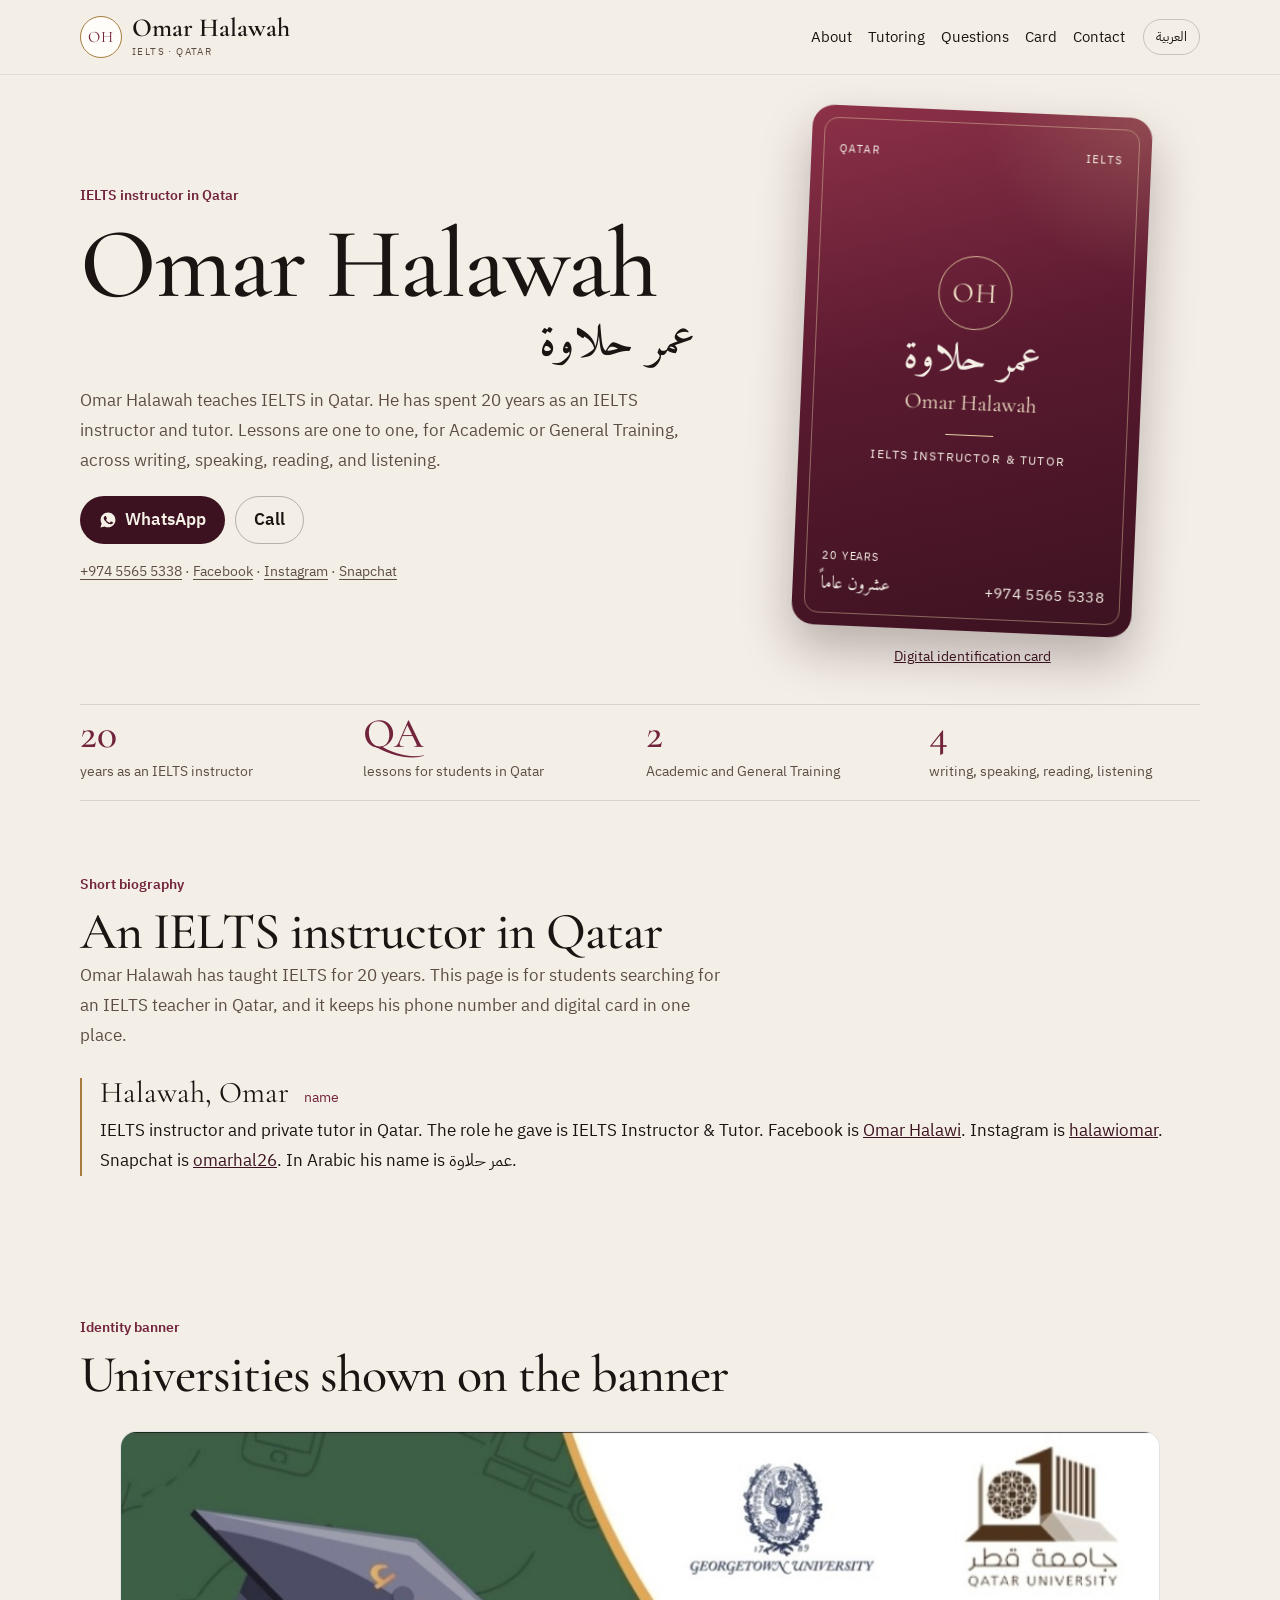
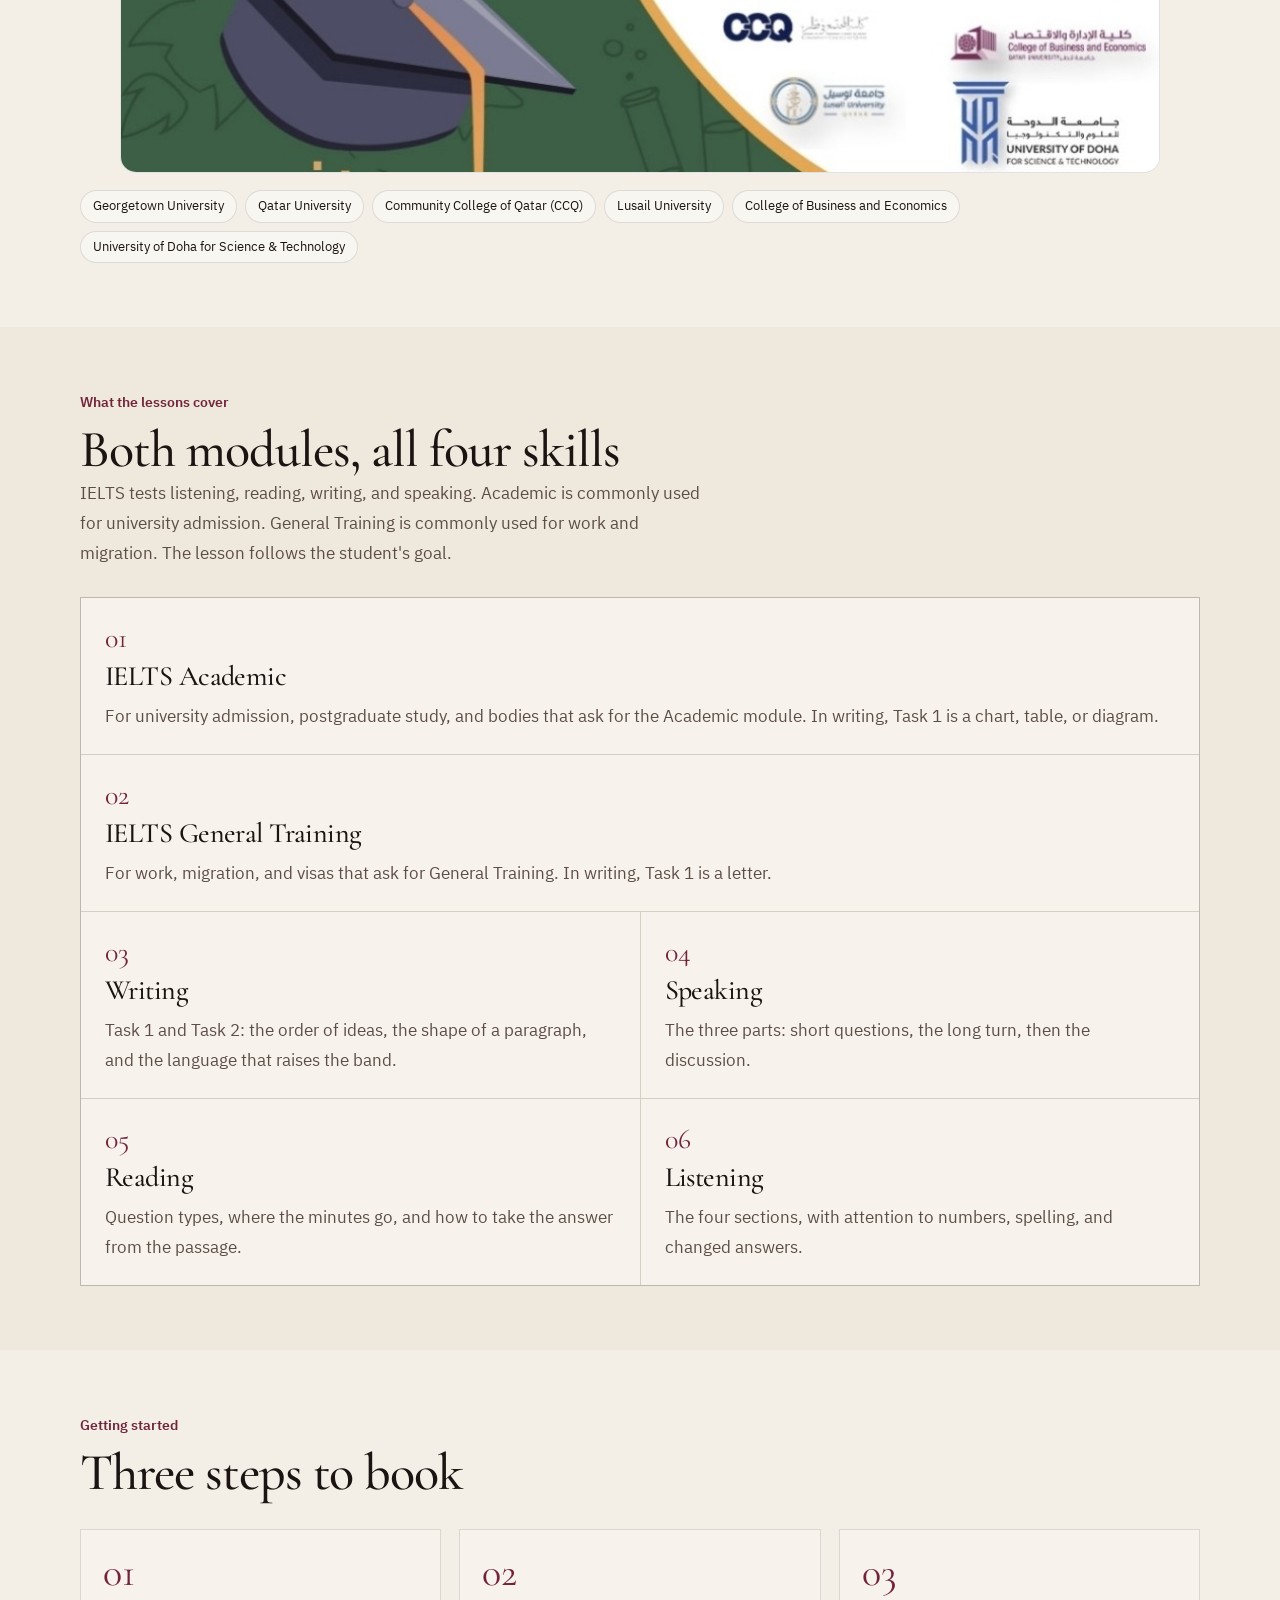
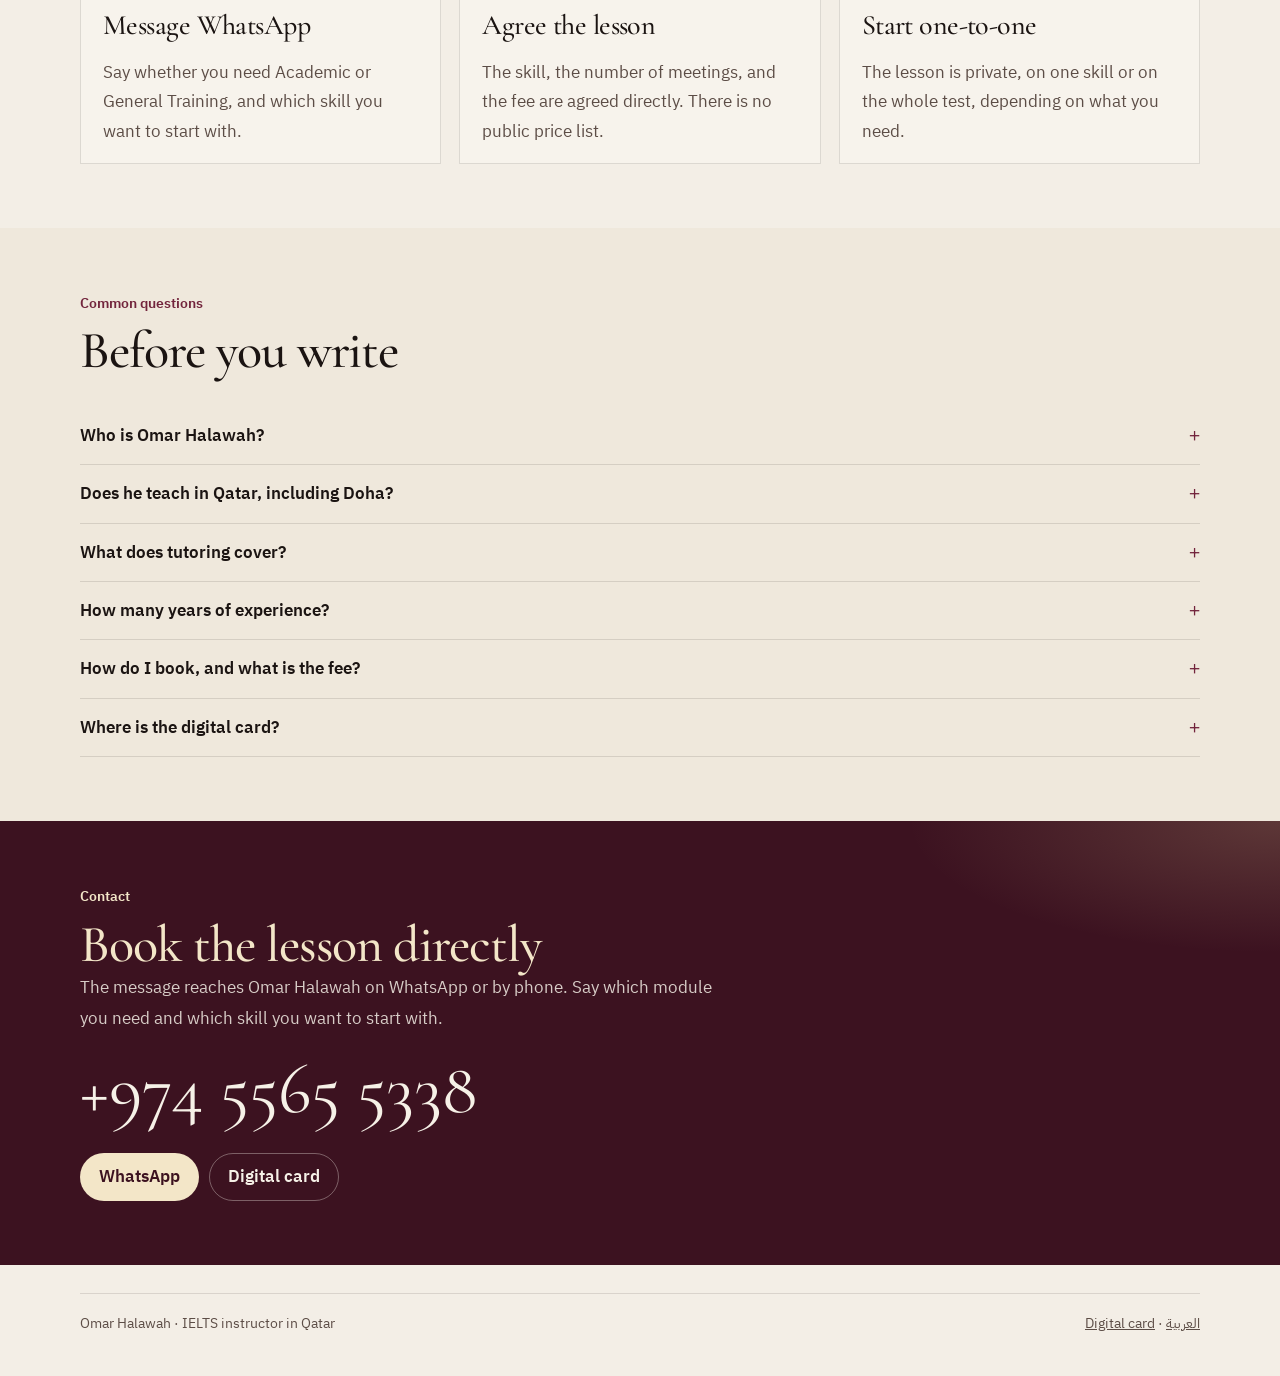
==== en/index.html @ 43c079d0 "Publish Omar Halawah's site so it can be previewed. Co-authored-by: Cursor <cursoragent@cursor.com>" ====
<!DOCTYPE html>
<html lang="en" dir="ltr">
<head>
  <meta charset="utf-8">
  <meta name="viewport" content="width=device-width, initial-scale=1">
  <title>Omar Halawah | IELTS Instructor in Qatar</title>
  <meta name="description" content="Omar Halawah is an IELTS instructor and private tutor in Qatar with 20 years of experience. Academic and General Training, across writing, speaking, reading, and listening. WhatsApp +974 5565 5338.">
  <meta name="author" content="Omar Halawah">
  <meta name="robots" content="index,follow,max-image-preview:large">
  <meta name="geo.region" content="QA">
  <meta name="geo.placename" content="Qatar">
  <meta name="theme-color" content="#3c1220">
  <link rel="alternate" hreflang="ar" href="../index.html">
  <link rel="alternate" hreflang="en" href="index.html">
  <link rel="alternate" hreflang="x-default" href="../index.html">
  <meta property="og:type" content="profile">
  <meta property="og:locale" content="en_US">
  <meta property="og:locale:alternate" content="ar_QA">
  <meta property="og:title" content="Omar Halawah | IELTS Instructor in Qatar">
  <meta property="og:description" content="IELTS instructor and tutor in Qatar. 20 years. Academic and General Training. +974 5565 5338">
  <meta property="og:image" content="../assets/og.jpg">
  <meta property="og:image:width" content="1200">
  <meta property="og:image:height" content="630">
  <meta property="og:image:alt" content="Omar Halawah, IELTS instructor in Qatar">
  <meta property="profile:first_name" content="Omar">
  <meta property="profile:last_name" content="Halawah">
  <meta name="twitter:card" content="summary_large_image">
  <meta name="twitter:title" content="Omar Halawah | IELTS Instructor in Qatar">
  <meta name="twitter:description" content="20 years as an IELTS instructor in Qatar. +974 5565 5338">
  <meta name="twitter:image" content="../assets/og.jpg">
  <link rel="me" href="https://www.facebook.com/share/18NbtVVYpf/">
  <link rel="me" href="https://www.instagram.com/halawiomar/">
  <link rel="me" href="https://www.snapchat.com/add/omarhal26">
  <link rel="icon" href="../favicon.svg" type="image/svg+xml">
  <link rel="apple-touch-icon" href="../assets/apple-touch.png">
  <link rel="manifest" href="../site.webmanifest">
  <link rel="preconnect" href="https://fonts.googleapis.com">
  <link rel="preconnect" href="https://fonts.gstatic.com" crossorigin>
  <link href="https://fonts.googleapis.com/css2?family=Amiri:wght@400;700&family=Cormorant+Garamond:ital,wght@0,500;0,600;1,500&family=IBM+Plex+Sans+Arabic:wght@400;500;600&display=swap" rel="stylesheet">
  <link rel="stylesheet" href="../css/styles.css">
  <script type="application/ld+json">
  {
    "@context": "https://schema.org",
    "@graph": [
      {
        "@type": "Person",
        "@id": "#omar-halawah",
        "name": "Omar Halawah",
        "alternateName": ["عمر حلاوة", "Omar Halawi"],
        "givenName": "Omar",
        "familyName": "Halawah",
        "jobTitle": "IELTS Instructor and Tutor",
        "description": "Omar Halawah is an IELTS instructor and private tutor in Qatar with 20 years of experience.",
        "telephone": "+97455655338",
        "sameAs": [
          "https://www.facebook.com/share/18NbtVVYpf/",
          "https://www.instagram.com/halawiomar/",
          "https://www.snapchat.com/add/omarhal26"
        ],
        "knowsLanguage": ["ar", "en"],
        "knowsAbout": ["IELTS", "IELTS Academic", "IELTS General Training", "English language teaching"],
        "address": { "@type": "PostalAddress", "addressCountry": "QA" },
        "homeLocation": { "@type": "Country", "name": "Qatar" }
      },
      {
        "@type": "ProfessionalService",
        "@id": "#practice",
        "name": "Omar Halawah — IELTS Instructor in Qatar",
        "description": "Individual IELTS Academic and IELTS General Training lessons in Qatar.",
        "provider": { "@id": "#omar-halawah" },
        "telephone": "+97455655338",
        "address": { "@type": "PostalAddress", "addressCountry": "QA" },
        "areaServed": [
          { "@type": "Country", "name": "Qatar" },
          { "@type": "City", "name": "Doha" }
        ],
        "availableLanguage": ["English", "Arabic"]
      },
      {
        "@type": "FAQPage",
        "inLanguage": "en",
        "mainEntity": [
          {
            "@type": "Question",
            "name": "Who is Omar Halawah?",
            "acceptedAnswer": {
              "@type": "Answer",
              "text": "Omar Halawah is an IELTS instructor and private tutor in Qatar. Facebook: https://www.facebook.com/share/18NbtVVYpf/ . Instagram: https://www.instagram.com/halawiomar/ . Snapchat: https://www.snapchat.com/add/omarhal26 ."
            }
          },
          {
            "@type": "Question",
            "name": "Does he teach IELTS in Qatar?",
            "acceptedAnswer": {
              "@type": "Answer",
              "text": "Yes. Lessons are for students in Qatar, including Doha, and are arranged by phone or WhatsApp at +974 5565 5338."
            }
          },
          {
            "@type": "Question",
            "name": "What does the tutoring cover?",
            "acceptedAnswer": {
              "@type": "Answer",
              "text": "IELTS Academic and IELTS General Training, across writing, speaking, reading, and listening."
            }
          },
          {
            "@type": "Question",
            "name": "How long has Omar Halawah taught IELTS?",
            "acceptedAnswer": {
              "@type": "Answer",
              "text": "20 years as an IELTS instructor."
            }
          },
          {
            "@type": "Question",
            "name": "How do I book a lesson?",
            "acceptedAnswer": {
              "@type": "Answer",
              "text": "Message WhatsApp or call +974 5565 5338. Lesson details and fees are confirmed when you get in touch."
            }
          }
        ]
      }
    ]
  }
  </script>
</head>
<body>
  <a class="skip" href="#content">Skip to content</a>
  <header class="header">
    <div class="header-inner wrap">
      <a class="brand" href="index.html">
        <span class="seal" aria-hidden="true">OH</span>
        <span>
          <strong translate="no">Omar Halawah</strong>
          <small>IELTS · Qatar</small>
        </span>
      </a>
      <div class="header-end">
        <nav class="nav" aria-label="Page sections">
          <a href="#about">About</a>
          <a href="#training">Tutoring</a>
          <a href="#faq">Questions</a>
          <a href="card.html">Card</a>
          <a href="#contact">Contact</a>
        </nav>
        <a class="lang" href="../index.html" hreflang="ar" lang="ar">العربية</a>
      </div>
    </div>
  </header>

  <main id="content">
    <section class="hero">
      <div class="wrap hero-grid">
        <div class="hero-copy">
          <p class="watermark" aria-hidden="true">20</p>
          <p class="kicker">IELTS instructor in Qatar</p>
          <h1 translate="no">Omar Halawah</h1>
          <p class="name-ar" lang="ar" dir="rtl">عمر حلاوة</p>
          <p class="lede">Omar Halawah teaches IELTS in Qatar. He has spent 20 years as an IELTS instructor and tutor. Lessons are one to one, for Academic or General Training, across writing, speaking, reading, and listening.</p>
          <div class="actions">
            <a class="btn btn-solid" href="https://wa.me/97455655338?text=Hello%2C%20I%20would%20like%20to%20ask%20about%20IELTS%20lessons%20with%20Omar%20Halawah." target="_blank" rel="noopener">
              <svg viewBox="0 0 24 24" width="18" height="18" aria-hidden="true" fill="currentColor"><path d="M12.04 2C6.58 2 2.15 6.4 2.15 11.83c0 1.74.46 3.44 1.34 4.94L2 22l5.39-1.4a10 10 0 0 0 4.65 1.16h.01c5.46 0 9.89-4.4 9.89-9.83C21.94 6.4 17.5 2 12.04 2zm5.76 14.18c-.24.68-1.4 1.3-1.94 1.38-.5.08-1.12.11-1.81-.11-.41-.14-.95-.31-1.64-.61-2.88-1.25-4.76-4.16-4.9-4.35-.14-.2-1.16-1.54-1.16-2.94 0-1.4.73-2.09 1-2.37.24-.28.64-.41.85-.41.21 0 .42 0 .6.01.19.01.45-.07.7.54.26.62.87 2.14.95 2.3.08.16.13.34.03.54-.1.2-.16.34-.31.52-.16.18-.33.4-.47.54-.16.16-.32.33-.14.64.18.31.81 1.34 1.74 2.17 1.2 1.07 2.21 1.4 2.52 1.56.31.16.49.13.67-.08.18-.21.78-.91.99-1.22.21-.31.41-.26.7-.15.28.1 1.79.84 2.1.99.3.16.5.23.58.36.07.13.07.76-.17 1.44z"/></svg>
              WhatsApp
            </a>
            <a class="btn btn-ghost" href="tel:+97455655338">Call</a>
          </div>
          <p class="fine"><a href="tel:+97455655338" dir="ltr">+974 5565 5338</a> · <a href="https://www.facebook.com/share/18NbtVVYpf/" target="_blank" rel="me noopener">Facebook</a> · <a href="https://www.instagram.com/halawiomar/" target="_blank" rel="me noopener">Instagram</a> · <a href="https://www.snapchat.com/add/omarhal26" target="_blank" rel="me noopener">Snapchat</a></p>
        </div>
        <div class="hero-aside">
          <a class="home-card" href="card.html" aria-label="Open Omar Halawah's digital card">
            <article class="face face-front" dir="ltr">
              <div class="card-top"><span>Qatar</span><span>IELTS</span></div>
              <div class="card-mid">
                <div class="seal-lg" aria-hidden="true">OH</div>
                <p class="card-ar" dir="rtl" lang="ar">عمر حلاوة</p>
                <p class="card-en">Omar Halawah</p>
                <div class="gold-line" aria-hidden="true"></div>
                <p class="card-role">IELTS Instructor &amp; Tutor</p>
              </div>
              <div class="card-foot">
                <span class="years">20 years<span lang="ar" dir="rtl">عشرون عاماً</span></span>
                <span class="card-num" dir="ltr">+974 5565 5338</span>
              </div>
            </article>
          </a>
          <p class="card-hint"><a href="card.html">Digital identification card</a></p>
        </div>
      </div>
    </section>

    <div class="band">
      <div class="wrap">
        <ul class="facts">
          <li><strong>20</strong><span>years as an IELTS instructor</span></li>
          <li><strong>QA</strong><span>lessons for students in Qatar</span></li>
          <li><strong>2</strong><span>Academic and General Training</span></li>
          <li><strong>4</strong><span>writing, speaking, reading, listening</span></li>
        </ul>
      </div>
    </div>

    <section id="about">
      <div class="wrap">
        <div class="section-head">
          <p class="kicker">Short biography</p>
          <h2>An IELTS instructor in Qatar</h2>
          <p class="lede">Omar Halawah has taught IELTS for 20 years. This page is for students searching for an IELTS teacher in Qatar, and it keeps his phone number and digital card in one place.</p>
        </div>
        <aside class="entry">
          <p class="entry-word"><span class="latin">Halawah, Omar</span> <span class="pos">name</span></p>
          <p>IELTS instructor and private tutor in Qatar. The role he gave is IELTS Instructor &amp; Tutor. Facebook is <a href="https://www.facebook.com/share/18NbtVVYpf/" target="_blank" rel="me noopener">Omar Halawi</a>. Instagram is <a href="https://www.instagram.com/halawiomar/" target="_blank" rel="me noopener">halawiomar</a>. Snapchat is <a href="https://www.snapchat.com/add/omarhal26" target="_blank" rel="me noopener">omarhal26</a>. In Arabic his name is <bdi lang="ar" dir="rtl">عمر حلاوة</bdi>.</p>
        </aside>
      </div>
    </section>

    <section id="logo" aria-labelledby="logo-title">
      <div class="wrap">
        <div class="section-head">
          <p class="kicker">Identity banner</p>
          <h2 id="logo-title">Universities shown on the banner</h2>
        </div>
        <figure class="logo-frame">
          <img src="../assets/logo.png" width="1024" height="336" alt="Identity banner with a graduation cap and the crests of Georgetown University, Qatar University, CCQ, Lusail University, the College of Business and Economics, and the University of Doha for Science and Technology">
        </figure>
        <ul class="unis">
          <li>Georgetown University</li>
          <li>Qatar University</li>
          <li>Community College of Qatar (CCQ)</li>
          <li>Lusail University</li>
          <li>College of Business and Economics</li>
          <li>University of Doha for Science &amp; Technology</li>
        </ul>
      </div>
    </section>

    <section id="training" class="section-alt">
      <div class="wrap">
        <div class="section-head">
          <p class="kicker">What the lessons cover</p>
          <h2>Both modules, all four skills</h2>
          <p class="lede">IELTS tests listening, reading, writing, and speaking. Academic is commonly used for university admission. General Training is commonly used for work and migration. The lesson follows the student's goal.</p>
        </div>
        <div class="skill-grid">
          <article class="skill skill-lead">
            <div class="idx">01</div>
            <h3>IELTS Academic</h3>
            <p>For university admission, postgraduate study, and bodies that ask for the Academic module. In writing, Task 1 is a chart, table, or diagram.</p>
          </article>
          <article class="skill skill-lead">
            <div class="idx">02</div>
            <h3>IELTS General Training</h3>
            <p>For work, migration, and visas that ask for General Training. In writing, Task 1 is a letter.</p>
          </article>
          <article class="skill">
            <div class="idx">03</div>
            <h3>Writing</h3>
            <p>Task 1 and Task 2: the order of ideas, the shape of a paragraph, and the language that raises the band.</p>
          </article>
          <article class="skill">
            <div class="idx">04</div>
            <h3>Speaking</h3>
            <p>The three parts: short questions, the long turn, then the discussion.</p>
          </article>
          <article class="skill">
            <div class="idx">05</div>
            <h3>Reading</h3>
            <p>Question types, where the minutes go, and how to take the answer from the passage.</p>
          </article>
          <article class="skill">
            <div class="idx">06</div>
            <h3>Listening</h3>
            <p>The four sections, with attention to numbers, spelling, and changed answers.</p>
          </article>
        </div>
      </div>
    </section>

    <section id="start">
      <div class="wrap">
        <div class="section-head">
          <p class="kicker">Getting started</p>
          <h2>Three steps to book</h2>
        </div>
        <ol class="steps">
          <li>
            <span>01</span>
            <h3>Message WhatsApp</h3>
            <p>Say whether you need Academic or General Training, and which skill you want to start with.</p>
          </li>
          <li>
            <span>02</span>
            <h3>Agree the lesson</h3>
            <p>The skill, the number of meetings, and the fee are agreed directly. There is no public price list.</p>
          </li>
          <li>
            <span>03</span>
            <h3>Start one-to-one</h3>
            <p>The lesson is private, on one skill or on the whole test, depending on what you need.</p>
          </li>
        </ol>
      </div>
    </section>

    <section id="faq" class="section-alt">
      <div class="wrap">
        <div class="section-head">
          <p class="kicker">Common questions</p>
          <h2>Before you write</h2>
        </div>
        <details>
          <summary>Who is Omar Halawah?</summary>
          <p>Omar Halawah is an IELTS instructor and private tutor in Qatar. Facebook is <a href="https://www.facebook.com/share/18NbtVVYpf/" target="_blank" rel="me noopener">Omar Halawi</a>. Instagram is <a href="https://www.instagram.com/halawiomar/" target="_blank" rel="me noopener">halawiomar</a>, and Snapchat is <a href="https://www.snapchat.com/add/omarhal26" target="_blank" rel="me noopener">omarhal26</a>.</p>
        </details>
        <details>
          <summary>Does he teach in Qatar, including Doha?</summary>
          <p>Yes. Lessons are for students in Qatar, including Doha. They are arranged by phone or WhatsApp. This page does not list an office address.</p>
        </details>
        <details>
          <summary>What does tutoring cover?</summary>
          <p>IELTS Academic and IELTS General Training, across writing, speaking, reading, and listening.</p>
        </details>
        <details>
          <summary>How many years of experience?</summary>
          <p>20 years as an IELTS instructor, as stated in his information.</p>
        </details>
        <details>
          <summary>How do I book, and what is the fee?</summary>
          <p>Message WhatsApp or call +974 5565 5338. The fee and the number of lessons are agreed when you get in touch. No price list is published.</p>
        </details>
        <details>
          <summary>Where is the digital card?</summary>
          <p>On its own page: name, role, phone number, social names, and a WhatsApp code. It can be flipped, saved, and printed.</p>
        </details>
      </div>
    </section>

    <section class="contact" id="contact">
      <div class="wrap">
        <p class="kicker">Contact</p>
        <h2>Book the lesson directly</h2>
        <p class="lede">The message reaches Omar Halawah on WhatsApp or by phone. Say which module you need and which skill you want to start with.</p>
        <a class="phone-link" href="tel:+97455655338" dir="ltr">+974 5565 5338</a>
        <div class="actions">
          <a class="btn btn-light" href="https://wa.me/97455655338?text=Hello%2C%20I%20would%20like%20to%20ask%20about%20IELTS%20lessons%20with%20Omar%20Halawah." target="_blank" rel="noopener">WhatsApp</a>
          <a class="btn btn-ghost" href="card.html">Digital card</a>
        </div>
      </div>
    </section>
  </main>

  <footer class="footer">
    <div class="wrap footer-inner">
      <span>Omar Halawah · IELTS instructor in Qatar</span>
      <span><a href="card.html">Digital card</a> · <a href="../index.html" hreflang="ar" lang="ar">العربية</a></span>
    </div>
  </footer>
</body>
</html>
---- css/styles.css ----
*,
*::before,
*::after {
  box-sizing: border-box;
}

:root {
  --ink: #1b1412;
  --ink-soft: #5c4d46;
  --maroon: #72243c;
  --maroon-deep: #3c1220;
  --gold: #a67c3d;
  --ivory: #f3eee6;
  --paper: #f7f3ec;
  --line: rgba(27, 20, 18, 0.12);
  --cream: #f6f1e7;
}

html {
  scroll-behavior: smooth;
}

body {
  margin: 0;
  font-family: "IBM Plex Sans Arabic", "Segoe UI", Tahoma, sans-serif;
  color: var(--ink);
  background: var(--ivory);
  font-size: 17px;
  line-height: 1.75;
}

body.page-card {
  background: #24140f;
  color: var(--cream);
}

img {
  max-width: 100%;
  height: auto;
}

a {
  color: var(--maroon-deep);
}

p {
  margin: 0 0 12px;
}

h1,
h2,
h3 {
  margin: 0;
}

h1 {
  font-family: Amiri, "Traditional Arabic", serif;
  font-size: clamp(52px, 8vw, 92px);
  line-height: 1.15;
  font-weight: 700;
}

h2 {
  font-family: Amiri, "Traditional Arabic", serif;
  font-size: clamp(34px, 5vw, 52px);
  line-height: 1.25;
  font-weight: 700;
}

html[lang="en"] h1,
html[lang="en"] h2,
html[lang="en"] .skill h3,
html[lang="en"] .steps h3 {
  font-family: "Cormorant Garamond", Georgia, serif;
  font-weight: 500;
  letter-spacing: -0.02em;
}

html[lang="en"] h1 {
  font-size: clamp(60px, 8vw, 100px);
  line-height: 0.95;
}

html[lang="en"] h2 {
  line-height: 1.05;
}

.skip {
  position: absolute;
  inset-inline-start: 12px;
  top: -48px;
  background: #fff;
  color: var(--ink);
  padding: 8px 12px;
  z-index: 80;
}

.skip:focus {
  top: 12px;
}

.wrap {
  width: min(1120px, calc(100% - 40px));
  margin-inline: auto;
}

.header {
  position: sticky;
  top: 0;
  z-index: 30;
  background: rgba(243, 238, 230, 0.92);
  backdrop-filter: blur(14px);
  border-bottom: 1px solid rgba(27, 20, 18, 0.08);
}

body.page-card .header {
  background: rgba(36, 20, 15, 0.92);
  border-bottom-color: rgba(246, 241, 231, 0.08);
}

.header-inner {
  display: flex;
  flex-wrap: wrap;
  align-items: center;
  gap: 12px 20px;
  min-height: 74px;
}

.header-end {
  display: flex;
  flex-wrap: wrap;
  align-items: center;
  gap: 8px 18px;
  margin-inline-start: auto;
}

.brand {
  display: flex;
  align-items: center;
  gap: 10px;
  text-decoration: none;
  color: inherit;
}

.brand strong {
  display: block;
  font-family: Amiri, serif;
  font-size: 22px;
  font-weight: 700;
  line-height: 1.1;
}

html[lang="en"] .brand strong {
  font-family: "Cormorant Garamond", Georgia, serif;
  font-weight: 600;
  font-size: 26px;
}

.brand small {
  display: block;
  letter-spacing: 0.14em;
  text-transform: uppercase;
  font-size: 10px;
  color: var(--ink-soft);
}

body.page-card .brand small {
  color: rgba(246, 241, 231, 0.7);
}

.seal {
  width: 42px;
  height: 42px;
  border-radius: 50%;
  display: grid;
  place-items: center;
  border: 1px solid var(--gold);
  color: var(--maroon);
  background: #fffdf9;
  font-family: "Cormorant Garamond", Georgia, serif;
  font-size: 16px;
  letter-spacing: 0.04em;
}

body.page-card .seal {
  color: #f3e6c8;
  background: transparent;
  border-color: #d4bc8a;
}

.nav {
  display: flex;
  flex-wrap: wrap;
  gap: 8px 16px;
}

.nav a,
.lang {
  color: inherit;
  text-decoration: none;
}

.nav a {
  font-size: 15px;
}

.nav a:hover,
.lang:hover {
  color: var(--maroon);
}

body.page-card .nav a:hover,
body.page-card .lang:hover {
  color: #e6d3a1;
}

.lang {
  border: 1px solid rgba(27, 20, 18, 0.2);
  border-radius: 999px;
  padding: 6px 12px;
  font-size: 13px;
}

body.page-card .lang {
  border-color: rgba(246, 241, 231, 0.3);
}

.hero {
  padding: 36px 0 12px;
}

.hero-grid {
  display: grid;
  gap: 36px;
  align-items: center;
}

.hero-copy {
  position: relative;
}

.watermark {
  display: none;
}

.hero-copy > :not(.watermark) {
  position: relative;
  z-index: 1;
}

.kicker {
  margin: 0 0 8px;
  color: var(--maroon);
  font-size: 14px;
  font-weight: 600;
}

.name-en,
.name-ar {
  margin: 4px 0 14px;
}

.name-en {
  font-family: "Cormorant Garamond", Georgia, serif;
  font-size: clamp(28px, 4vw, 42px);
  line-height: 1;
  color: var(--maroon);
}

.name-ar {
  font-family: Amiri, serif;
  font-size: clamp(32px, 4vw, 46px);
  line-height: 1.2;
}

.lede {
  max-width: 40rem;
  color: var(--ink-soft);
  font-size: 1.08rem;
}

body.page-card .lede,
body.page-card .card-hint {
  color: rgba(246, 241, 231, 0.82);
}

.actions,
.toolbar {
  display: flex;
  flex-wrap: wrap;
  gap: 10px;
  margin-top: 20px;
}

.btn {
  display: inline-flex;
  align-items: center;
  justify-content: center;
  gap: 8px;
  min-height: 48px;
  padding: 0 18px;
  border-radius: 999px;
  border: 1px solid transparent;
  text-decoration: none;
  font: inherit;
  font-weight: 600;
  cursor: pointer;
  transition: transform 0.15s ease, background 0.15s ease;
}

.btn:hover {
  transform: translateY(-1px);
}

.btn svg {
  display: block;
}

.btn-solid {
  background: var(--maroon-deep);
  color: var(--cream);
}

.btn-light {
  background: #f3e6c8;
  color: var(--maroon-deep);
}

.btn-ghost {
  background: transparent;
  color: var(--ink);
  border-color: rgba(27, 20, 18, 0.28);
}

body.page-card .toolbar .btn-ghost {
  color: var(--cream);
  border-color: rgba(246, 241, 231, 0.35);
}

.btn-block {
  width: 100%;
}

.fine {
  margin-top: 16px;
  font-size: 14px;
  color: var(--ink-soft);
}

.fine a {
  color: inherit;
  text-decoration-thickness: 1px;
  text-underline-offset: 3px;
}

.card-hint {
  text-align: center;
  margin: 14px 0 0;
  font-size: 14px;
}

.band {
  padding: 22px 0 8px;
}

.facts {
  display: grid;
  grid-template-columns: 1fr 1fr;
  gap: 18px 12px;
  list-style: none;
  margin: 0;
  padding: 8px 0 18px;
  border-block: 1px solid var(--line);
}

.facts strong {
  display: block;
  font-family: "Cormorant Garamond", Georgia, serif;
  font-size: 42px;
  font-weight: 500;
  line-height: 1;
  color: var(--maroon);
}

.facts span {
  display: block;
  margin-top: 6px;
  font-size: 14px;
  line-height: 1.5;
  color: var(--ink-soft);
}

section {
  padding: 64px 0;
}

.section-head {
  max-width: 42rem;
  margin-bottom: 28px;
}

.entry {
  border-inline-start: 2px solid var(--gold);
  padding-inline-start: 18px;
  margin-top: 22px;
}

.entry-word {
  font-family: "Cormorant Garamond", Georgia, serif;
  font-size: 30px;
  line-height: 1;
  margin: 0 0 8px;
}

.entry-word .pos {
  font-family: "IBM Plex Sans Arabic", sans-serif;
  font-size: 14px;
  color: var(--maroon);
  margin-inline-start: 8px;
}

.latin {
  unicode-bidi: isolate;
  direction: ltr;
  white-space: nowrap;
}

.logo-frame {
  background: #fff;
  border: 1px solid var(--line);
  border-radius: 16px;
  overflow: hidden;
}

.logo-frame img {
  display: block;
  width: 100%;
}

.unis {
  display: flex;
  flex-wrap: wrap;
  gap: 8px;
  list-style: none;
  margin: 14px 0 0;
  padding: 0;
}

.unis li {
  border: 1px solid var(--line);
  border-radius: 999px;
  padding: 6px 12px;
  font-size: 13px;
  line-height: 1.4;
  background: rgba(255, 255, 255, 0.45);
}

.section-alt {
  background: #efe8dc;
}

.skill-grid {
  display: grid;
  grid-template-columns: 1fr;
  gap: 1px;
  background: var(--line);
  border: 1px solid var(--line);
}

.skill {
  background: var(--paper);
  padding: 26px 24px 22px;
}

.skill .idx {
  font-family: "Cormorant Garamond", Georgia, serif;
  color: var(--maroon);
  font-size: 28px;
  line-height: 1;
}

.skill h3 {
  margin: 6px 0 8px;
  font-family: Amiri, serif;
  font-size: 28px;
  font-weight: 700;
  line-height: 1.3;
}

.skill p {
  margin: 0;
  color: var(--ink-soft);
}

.steps {
  display: grid;
  gap: 18px;
  list-style: none;
  margin: 0;
  padding: 0;
}

.steps li {
  background: var(--paper);
  border: 1px solid var(--line);
  padding: 22px 22px 16px;
}

.steps span {
  font-family: "Cormorant Garamond", Georgia, serif;
  font-size: 40px;
  line-height: 1;
  color: var(--maroon);
}

.steps h3 {
  margin: 6px 0 8px;
  font-family: Amiri, serif;
  font-size: 28px;
  font-weight: 700;
}

.steps p {
  margin: 0;
  color: var(--ink-soft);
}

details {
  border-bottom: 1px solid var(--line);
  padding: 14px 0;
}

summary {
  cursor: pointer;
  font-weight: 600;
  font-size: 1.05rem;
  list-style: none;
  display: flex;
  justify-content: space-between;
  gap: 16px;
  align-items: baseline;
}

summary::-webkit-details-marker {
  display: none;
}

summary::after {
  content: "+";
  font-family: "Cormorant Garamond", Georgia, serif;
  font-size: 28px;
  line-height: 0.8;
  color: var(--maroon);
}

details[open] summary::after {
  content: "–";
}

details p {
  color: var(--ink-soft);
  margin: 8px 0 4px;
}

.contact {
  background:
    radial-gradient(620px 220px at 100% 0%, rgba(212, 188, 138, 0.22), transparent 60%),
    var(--maroon-deep);
  color: var(--cream);
}

.contact .kicker,
.contact h2 {
  color: #f3e6c8;
}

.contact .lede {
  color: rgba(246, 241, 231, 0.84);
}

.contact .btn-ghost {
  color: var(--cream);
  border-color: rgba(246, 241, 231, 0.35);
}

.phone-link {
  display: inline-block;
  font-family: "Cormorant Garamond", Georgia, serif;
  font-size: clamp(40px, 6vw, 72px);
  line-height: 1;
  color: var(--cream);
  text-decoration: none;
  margin: 8px 0 8px;
}

.phone-link:hover {
  color: #f3e6c8;
}

.footer {
  padding: 28px 0 40px;
  color: var(--ink-soft);
  font-size: 14px;
}

.footer-inner {
  display: flex;
  flex-wrap: wrap;
  gap: 8px 18px;
  justify-content: space-between;
  border-top: 1px solid var(--line);
  padding-top: 18px;
}

.footer a {
  color: inherit;
}

body.page-card .footer {
  color: rgba(246, 241, 231, 0.72);
}

body.page-card .footer-inner {
  border-top-color: rgba(246, 241, 231, 0.12);
}

.page-intro {
  padding: 42px 0 10px;
  text-align: center;
}

.page-intro h1 {
  font-size: clamp(40px, 6vw, 68px);
}

body.page-card .kicker,
body.page-card h1 {
  color: #f3e6c8;
}

.page-intro .lede {
  margin-inline: auto;
}

.toolbar {
  justify-content: center;
  margin: 26px auto 10px;
  max-width: 980px;
}

.home-card {
  position: relative;
  display: block;
  width: min(100%, 340px);
  height: 520px;
  margin-inline: auto;
  text-decoration: none;
  transform: rotate(-2.5deg);
  transition: transform 0.2s ease;
}

html[dir="ltr"] .home-card {
  transform: rotate(2.5deg);
}

.home-card:hover {
  transform: rotate(0deg) translateY(-4px);
}

.scene {
  width: min(100%, 340px);
  height: 520px;
  margin-inline: auto;
  perspective: 1400px;
  cursor: pointer;
}

.inner {
  position: relative;
  width: 100%;
  height: 100%;
  transform-style: preserve-3d;
  transition: transform 0.7s cubic-bezier(0.2, 0.7, 0.2, 1);
}

.scene.is-flipped .inner {
  transform: rotateY(180deg);
}

.face {
  position: absolute;
  inset: 0;
  overflow: hidden;
  border-radius: 22px;
  box-shadow: 0 24px 50px rgba(40, 10, 18, 0.28);
}

.scene .face {
  backface-visibility: hidden;
  -webkit-backface-visibility: hidden;
}

.face-front {
  background:
    radial-gradient(90% 55% at 100% 0%, rgba(230, 205, 150, 0.2), transparent 55%),
    linear-gradient(165deg, #8d3148 0%, #5a1a30 46%, #3c1220 100%);
  color: var(--cream);
  padding: 34px 28px 26px;
  display: flex;
  flex-direction: column;
  justify-content: space-between;
  transform: translateZ(1px);
}

.face-back {
  background: #fbf7f1;
  color: var(--ink);
  padding: 32px 26px 22px;
  display: flex;
  flex-direction: column;
  transform: rotateY(180deg) translateZ(1px);
}

.face::after {
  content: "";
  position: absolute;
  inset: 12px;
  border-radius: 14px;
  pointer-events: none;
}

.face-front::after {
  border: 1px solid rgba(228, 208, 164, 0.45);
}

.face-back::after {
  border: 1px solid rgba(114, 36, 60, 0.22);
}

.card-top {
  display: flex;
  justify-content: space-between;
  gap: 12px;
  font-size: 11px;
  letter-spacing: 0.18em;
  text-transform: uppercase;
}

.card-top.dark {
  color: var(--ink-soft);
  letter-spacing: 0.12em;
}

.card-mid {
  text-align: center;
}

.seal-lg {
  width: 74px;
  height: 74px;
  margin: 8px auto 6px;
  border-radius: 50%;
  border: 1px solid rgba(228, 208, 164, 0.85);
  display: grid;
  place-items: center;
  font-family: "Cormorant Garamond", Georgia, serif;
  font-size: 28px;
  color: #f3e6c8;
  letter-spacing: 0.06em;
}

.card-ar,
.back-ar {
  font-family: Amiri, serif;
  line-height: 1.2;
  margin: 0;
}

.card-ar {
  font-size: 40px;
  text-align: center;
}

.back-ar {
  font-size: 32px;
  text-align: center;
  margin: 8px 0 12px;
}

.card-en {
  font-family: "Cormorant Garamond", Georgia, serif;
  font-size: 22px;
  text-align: center;
  margin: 0;
  color: #f3e6c8;
}

.gold-line {
  width: 48px;
  height: 1px;
  background: #e4d0a4;
  margin: 12px auto;
}

.card-role {
  text-align: center;
  letter-spacing: 0.12em;
  text-transform: uppercase;
  font-size: 12px;
  margin: 0;
}

.card-foot {
  display: flex;
  justify-content: space-between;
  gap: 12px;
  align-items: flex-end;
}

.years {
  display: flex;
  flex-direction: column;
  gap: 2px;
  text-transform: uppercase;
  letter-spacing: 0.08em;
  font-size: 11px;
}

.years span {
  text-transform: none;
  letter-spacing: 0;
  font-family: Amiri, serif;
  font-size: 18px;
}

.card-num {
  font-size: 15px;
  letter-spacing: 0.02em;
  white-space: nowrap;
}

.face-back .btn {
  margin-bottom: 8px;
}

.rows {
  display: flex;
  flex-direction: column;
}

.row {
  display: flex;
  justify-content: space-between;
  gap: 12px;
  border-bottom: 1px solid rgba(27, 20, 18, 0.1);
  padding: 7px 0;
  font-size: 14px;
}

.row span {
  color: var(--ink-soft);
}

.row a {
  color: var(--maroon-deep);
  text-decoration: underline;
  text-underline-offset: 3px;
}

.row a:hover {
  text-decoration: underline;
}

.qr-block {
  margin-top: auto;
  text-align: center;
}

.qr-link {
  display: inline-block;
  line-height: 0;
}

.qr {
  width: 108px;
  height: 108px;
  background: #fff;
}

.qr-cap {
  margin: 6px 0 0;
  font-size: 12px;
  color: var(--ink-soft);
}

:focus-visible {
  outline: 2px solid var(--gold);
  outline-offset: 3px;
}

::selection {
  background: #e7d3a4;
  color: var(--ink);
}

@media (min-width: 800px) {
  .facts {
    grid-template-columns: repeat(4, 1fr);
  }

  .skill-grid {
    grid-template-columns: 1fr 1fr;
  }

  .skill-lead {
    grid-column: 1 / -1;
  }

  .steps {
    grid-template-columns: repeat(3, 1fr);
  }
}

@media (min-width: 960px) {
  .hero-grid {
    grid-template-columns: minmax(0, 1.15fr) minmax(280px, 0.85fr);
    gap: 48px;
  }
}

@media (max-width: 720px) {
  .header-end {
    margin-inline-start: 0;
    width: 100%;
    justify-content: space-between;
  }

  .home-card,
  html[dir="ltr"] .home-card {
    transform: none;
  }

  .watermark {
    font-size: 120px;
    top: -8px;
  }
}

@media (prefers-reduced-motion: reduce) {
  html {
    scroll-behavior: auto;
  }

  *,
  *::before,
  *::after {
    transition: none !important;
  }
}

@media print {
  .header,
  .footer,
  .toolbar,
  .skip,
  .card-hint {
    display: none !important;
  }

  body.page-card {
    background: #fff !important;
    color: #000 !important;
  }

  .scene,
  .inner {
    width: auto;
    height: auto;
    perspective: none;
    transform: none !important;
    display: block;
  }

  .face,
  .face-front,
  .face-back {
    position: relative !important;
    inset: auto !important;
    transform: none !important;
    width: 340px;
    height: 520px;
    margin: 12px auto;
    break-inside: avoid;
    box-shadow: none;
  }
}
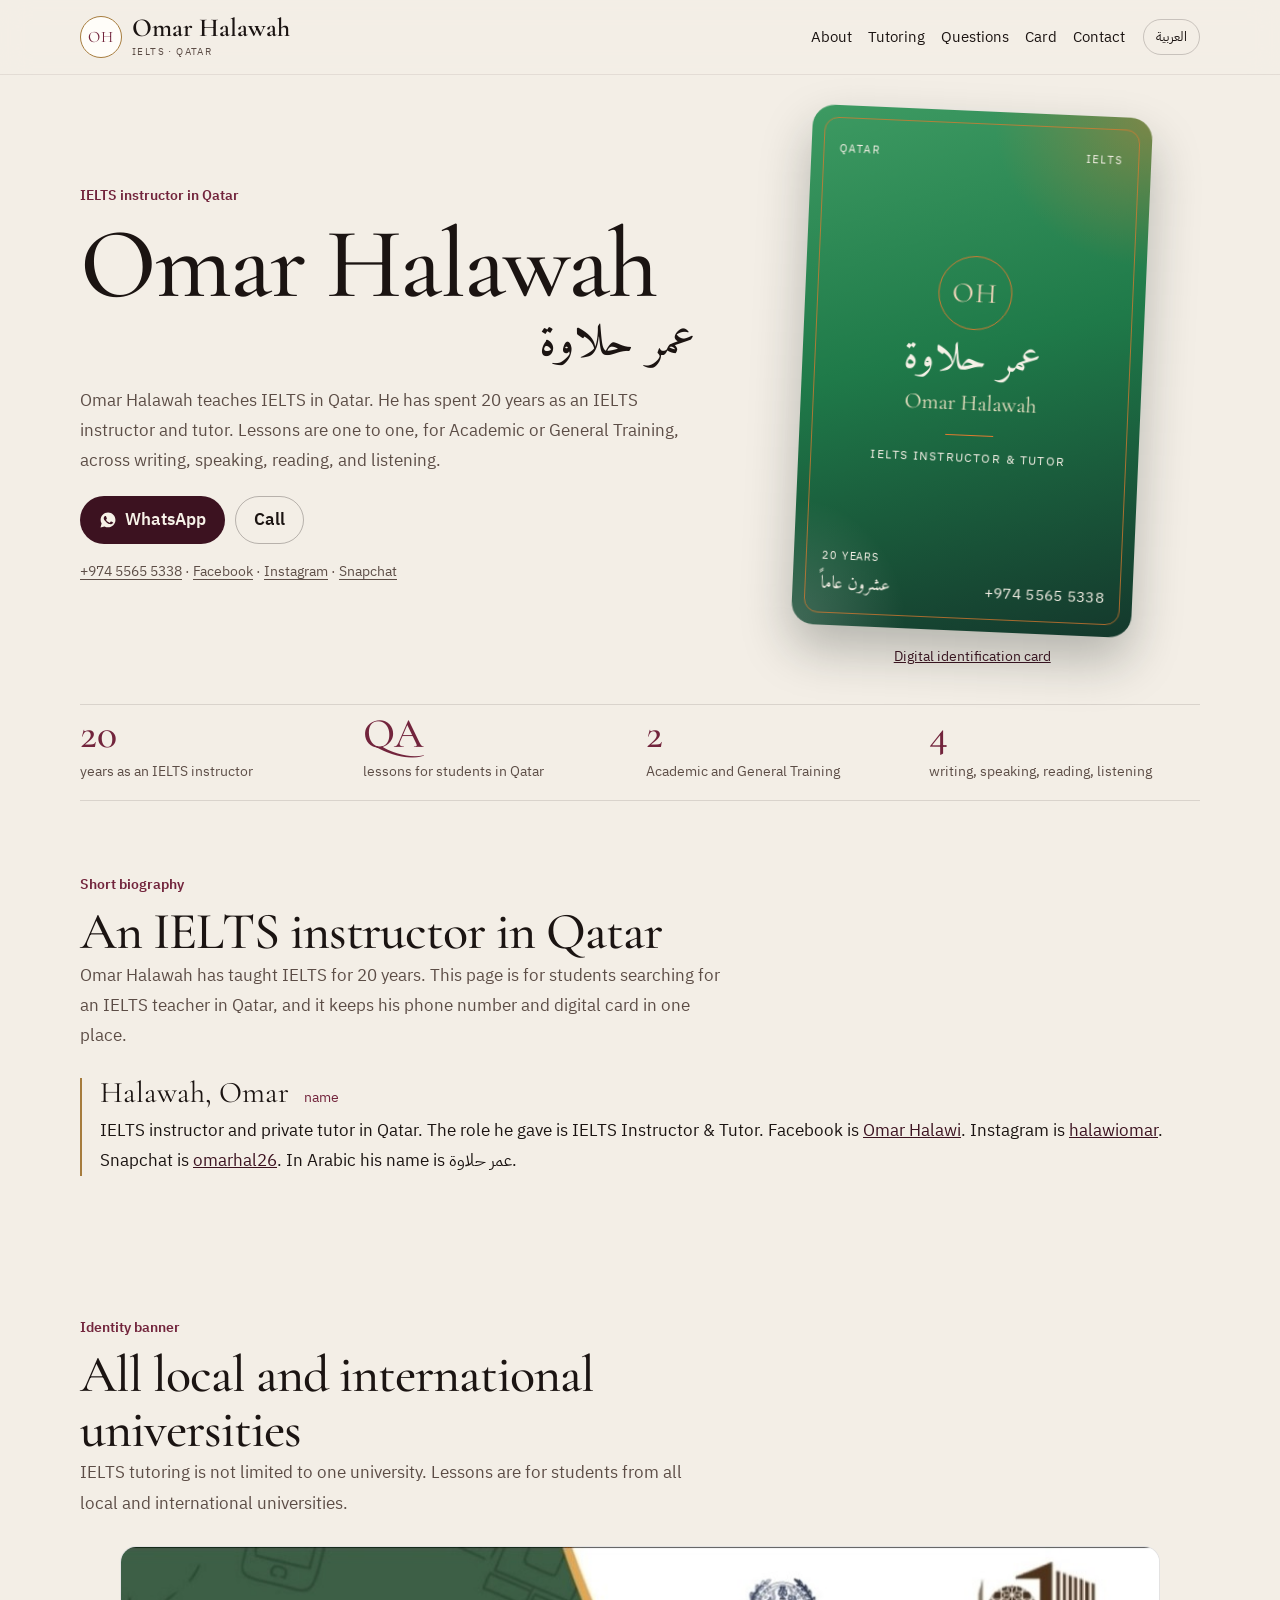
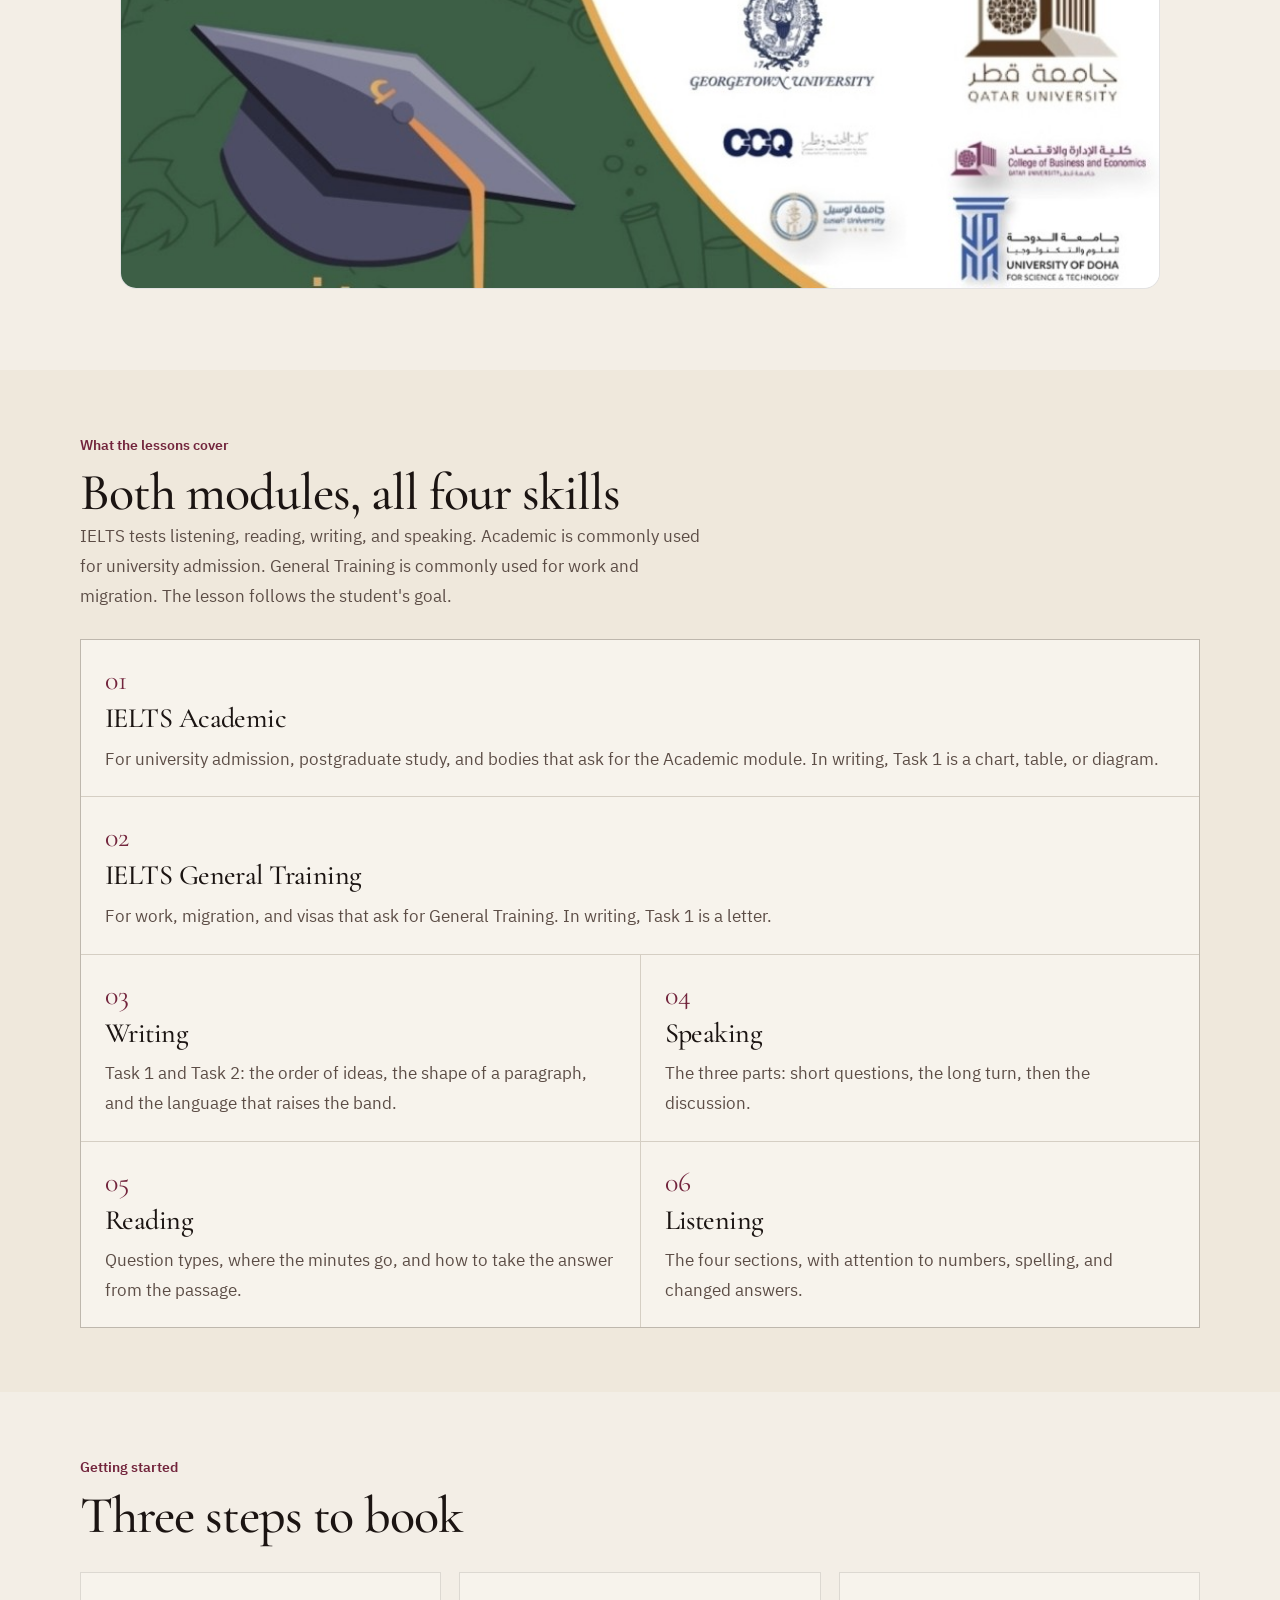
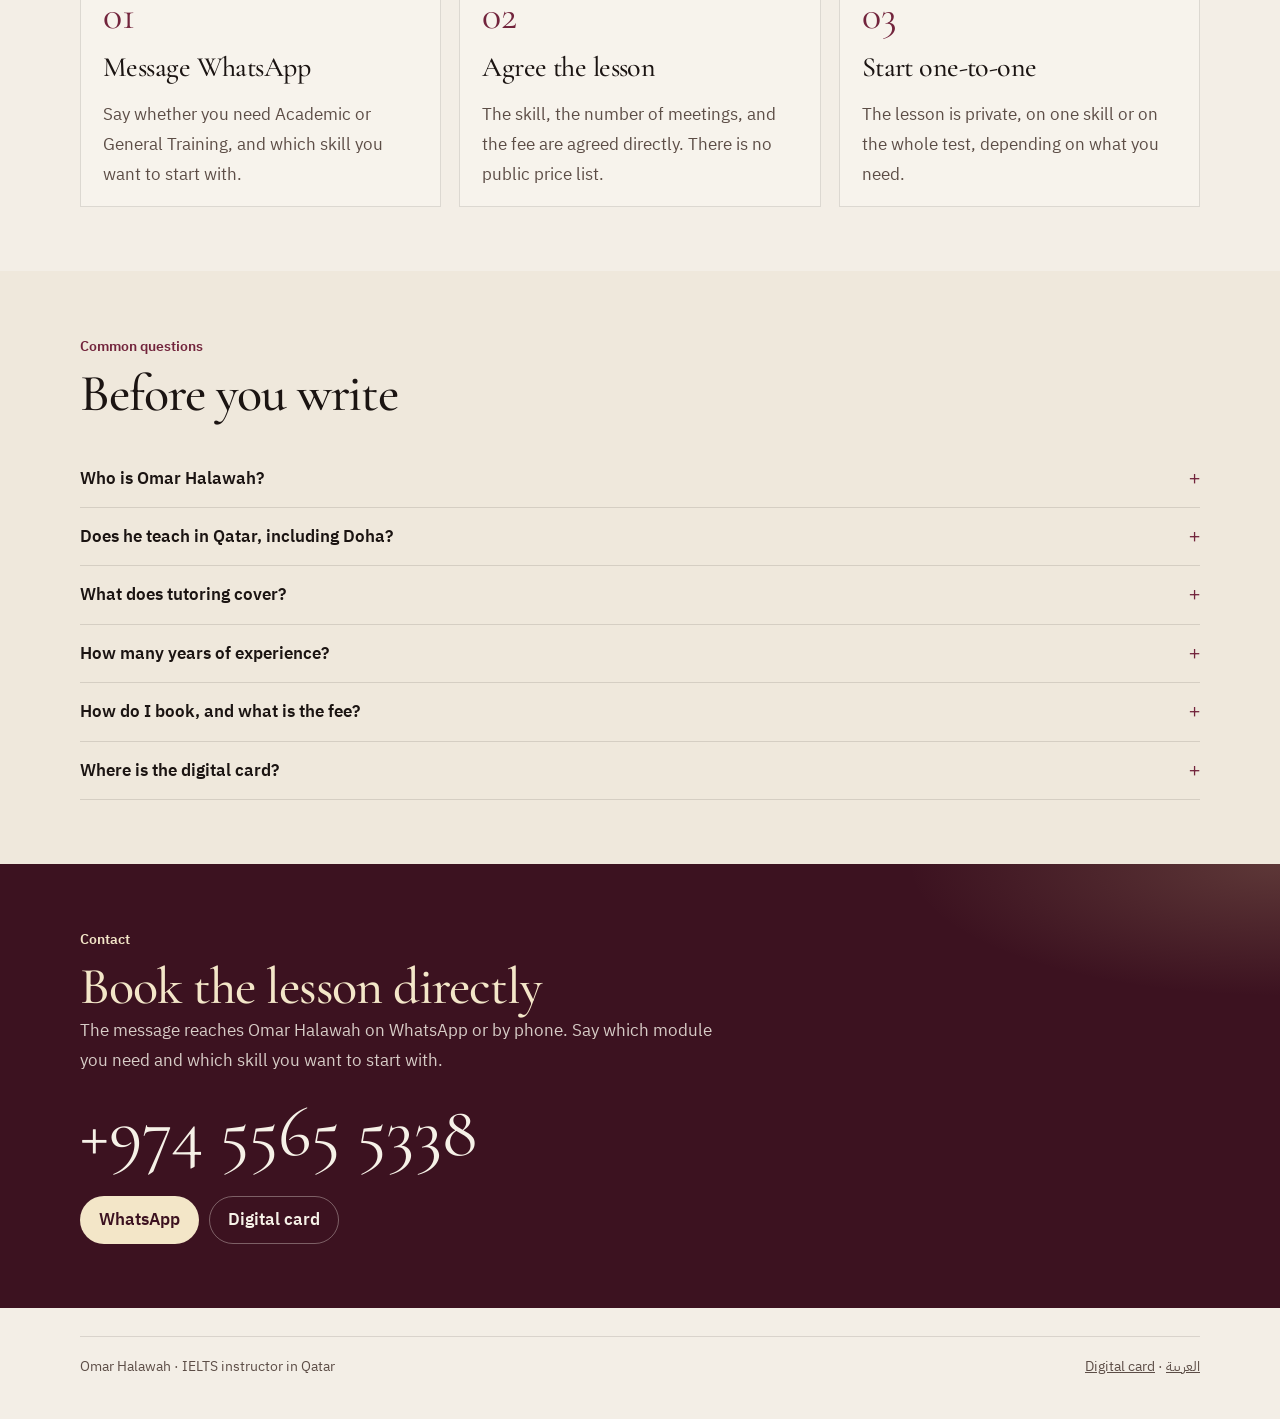
==== commit e3e484c6: "Update the card colors and point search files at the live site. Co-authored-by: Cursor <cursoragent@" ====
--- a/en/index.html
+++ b/en/index.html
@@ -10,15 +10,17 @@
   <meta name="geo.region" content="QA">
   <meta name="geo.placename" content="Qatar">
   <meta name="theme-color" content="#3c1220">
-  <link rel="alternate" hreflang="ar" href="../index.html">
-  <link rel="alternate" hreflang="en" href="index.html">
-  <link rel="alternate" hreflang="x-default" href="../index.html">
+  <link rel="canonical" href="https://omar-halawah-app.vercel.app/en/">
+  <link rel="alternate" hreflang="ar" href="https://omar-halawah-app.vercel.app/">
+  <link rel="alternate" hreflang="en" href="https://omar-halawah-app.vercel.app/en/">
+  <link rel="alternate" hreflang="x-default" href="https://omar-halawah-app.vercel.app/">
   <meta property="og:type" content="profile">
+  <meta property="og:url" content="https://omar-halawah-app.vercel.app/en/">
   <meta property="og:locale" content="en_US">
   <meta property="og:locale:alternate" content="ar_QA">
   <meta property="og:title" content="Omar Halawah | IELTS Instructor in Qatar">
   <meta property="og:description" content="IELTS instructor and tutor in Qatar. 20 years. Academic and General Training. +974 5565 5338">
-  <meta property="og:image" content="../assets/og.jpg">
+  <meta property="og:image" content="https://omar-halawah-app.vercel.app/assets/og.jpg">
   <meta property="og:image:width" content="1200">
   <meta property="og:image:height" content="630">
   <meta property="og:image:alt" content="Omar Halawah, IELTS instructor in Qatar">
@@ -27,7 +29,7 @@
   <meta name="twitter:card" content="summary_large_image">
   <meta name="twitter:title" content="Omar Halawah | IELTS Instructor in Qatar">
   <meta name="twitter:description" content="20 years as an IELTS instructor in Qatar. +974 5565 5338">
-  <meta name="twitter:image" content="../assets/og.jpg">
+  <meta name="twitter:image" content="https://omar-halawah-app.vercel.app/assets/og.jpg">
   <link rel="me" href="https://www.facebook.com/share/18NbtVVYpf/">
   <link rel="me" href="https://www.instagram.com/halawiomar/">
   <link rel="me" href="https://www.snapchat.com/add/omarhal26">
@@ -52,6 +54,7 @@
         "jobTitle": "IELTS Instructor and Tutor",
         "description": "Omar Halawah is an IELTS instructor and private tutor in Qatar with 20 years of experience.",
         "telephone": "+97455655338",
+        "url": "https://omar-halawah-app.vercel.app/en/",
         "sameAs": [
           "https://www.facebook.com/share/18NbtVVYpf/",
           "https://www.instagram.com/halawiomar/",
@@ -219,19 +222,12 @@
       <div class="wrap">
         <div class="section-head">
           <p class="kicker">Identity banner</p>
-          <h2 id="logo-title">Universities shown on the banner</h2>
+          <h2 id="logo-title">All local and international universities</h2>
+          <p class="lede">IELTS tutoring is not limited to one university. Lessons are for students from all local and international universities.</p>
         </div>
         <figure class="logo-frame">
-          <img src="../assets/logo.png" width="1024" height="336" alt="Identity banner with a graduation cap and the crests of Georgetown University, Qatar University, CCQ, Lusail University, the College of Business and Economics, and the University of Doha for Science and Technology">
+          <img src="../assets/logo.png" width="1024" height="336" alt="Identity banner with a graduation cap">
         </figure>
-        <ul class="unis">
-          <li>Georgetown University</li>
-          <li>Qatar University</li>
-          <li>Community College of Qatar (CCQ)</li>
-          <li>Lusail University</li>
-          <li>College of Business and Economics</li>
-          <li>University of Doha for Science &amp; Technology</li>
-        </ul>
       </div>
     </section>
 
--- a/css/styles.css
+++ b/css/styles.css
@@ -30,7 +30,7 @@
 }
 
 body.page-card {
-  background: #24140f;
+  background: #24302c;
   color: var(--cream);
 }
 
@@ -114,7 +114,7 @@
 }
 
 body.page-card .header {
-  background: rgba(36, 20, 15, 0.92);
+  background: rgba(36, 48, 44, 0.92);
   border-bottom-color: rgba(246, 241, 231, 0.08);
 }
 
@@ -692,7 +692,7 @@
   inset: 0;
   overflow: hidden;
   border-radius: 22px;
-  box-shadow: 0 24px 50px rgba(40, 10, 18, 0.28);
+  box-shadow: 0 24px 50px rgba(20, 32, 28, 0.28);
 }
 
 .scene .face {
@@ -702,8 +702,9 @@
 
 .face-front {
   background:
-    radial-gradient(90% 55% at 100% 0%, rgba(230, 205, 150, 0.2), transparent 55%),
-    linear-gradient(165deg, #8d3148 0%, #5a1a30 46%, #3c1220 100%);
+    radial-gradient(90% 55% at 100% 0%, rgba(224, 122, 47, 0.42), transparent 52%),
+    radial-gradient(70% 50% at 0% 100%, rgba(214, 214, 210, 0.22), transparent 48%),
+    linear-gradient(165deg, #3d9a62 0%, #1f7a49 46%, #14382c 100%);
   color: var(--cream);
   padding: 34px 28px 26px;
   display: flex;
@@ -713,7 +714,8 @@
 }
 
 .face-back {
-  background: #fbf7f1;
+  background:
+    linear-gradient(180deg, #f7f6f3 0%, #e7e5e1 100%);
   color: var(--ink);
   padding: 32px 26px 22px;
   display: flex;
@@ -730,11 +732,20 @@
 }
 
 .face-front::after {
-  border: 1px solid rgba(228, 208, 164, 0.45);
+  border: 1px solid rgba(224, 122, 47, 0.72);
 }
 
 .face-back::after {
-  border: 1px solid rgba(114, 36, 60, 0.22);
+  border: 1px solid rgba(31, 122, 73, 0.28);
+}
+
+.face-back .btn-solid {
+  background: #1f7a49;
+  color: #f7f6f3;
+}
+
+.face-back .row a {
+  color: #1a6840;
 }
 
 .card-top {
@@ -760,12 +771,12 @@
   height: 74px;
   margin: 8px auto 6px;
   border-radius: 50%;
-  border: 1px solid rgba(228, 208, 164, 0.85);
+  border: 1px solid rgba(224, 122, 47, 0.9);
   display: grid;
   place-items: center;
   font-family: "Cormorant Garamond", Georgia, serif;
   font-size: 28px;
-  color: #f3e6c8;
+  color: #f4d7bc;
   letter-spacing: 0.06em;
 }
 
@@ -798,7 +809,7 @@
 .gold-line {
   width: 48px;
   height: 1px;
-  background: #e4d0a4;
+  background: #e07a2f;
   margin: 12px auto;
 }
 
